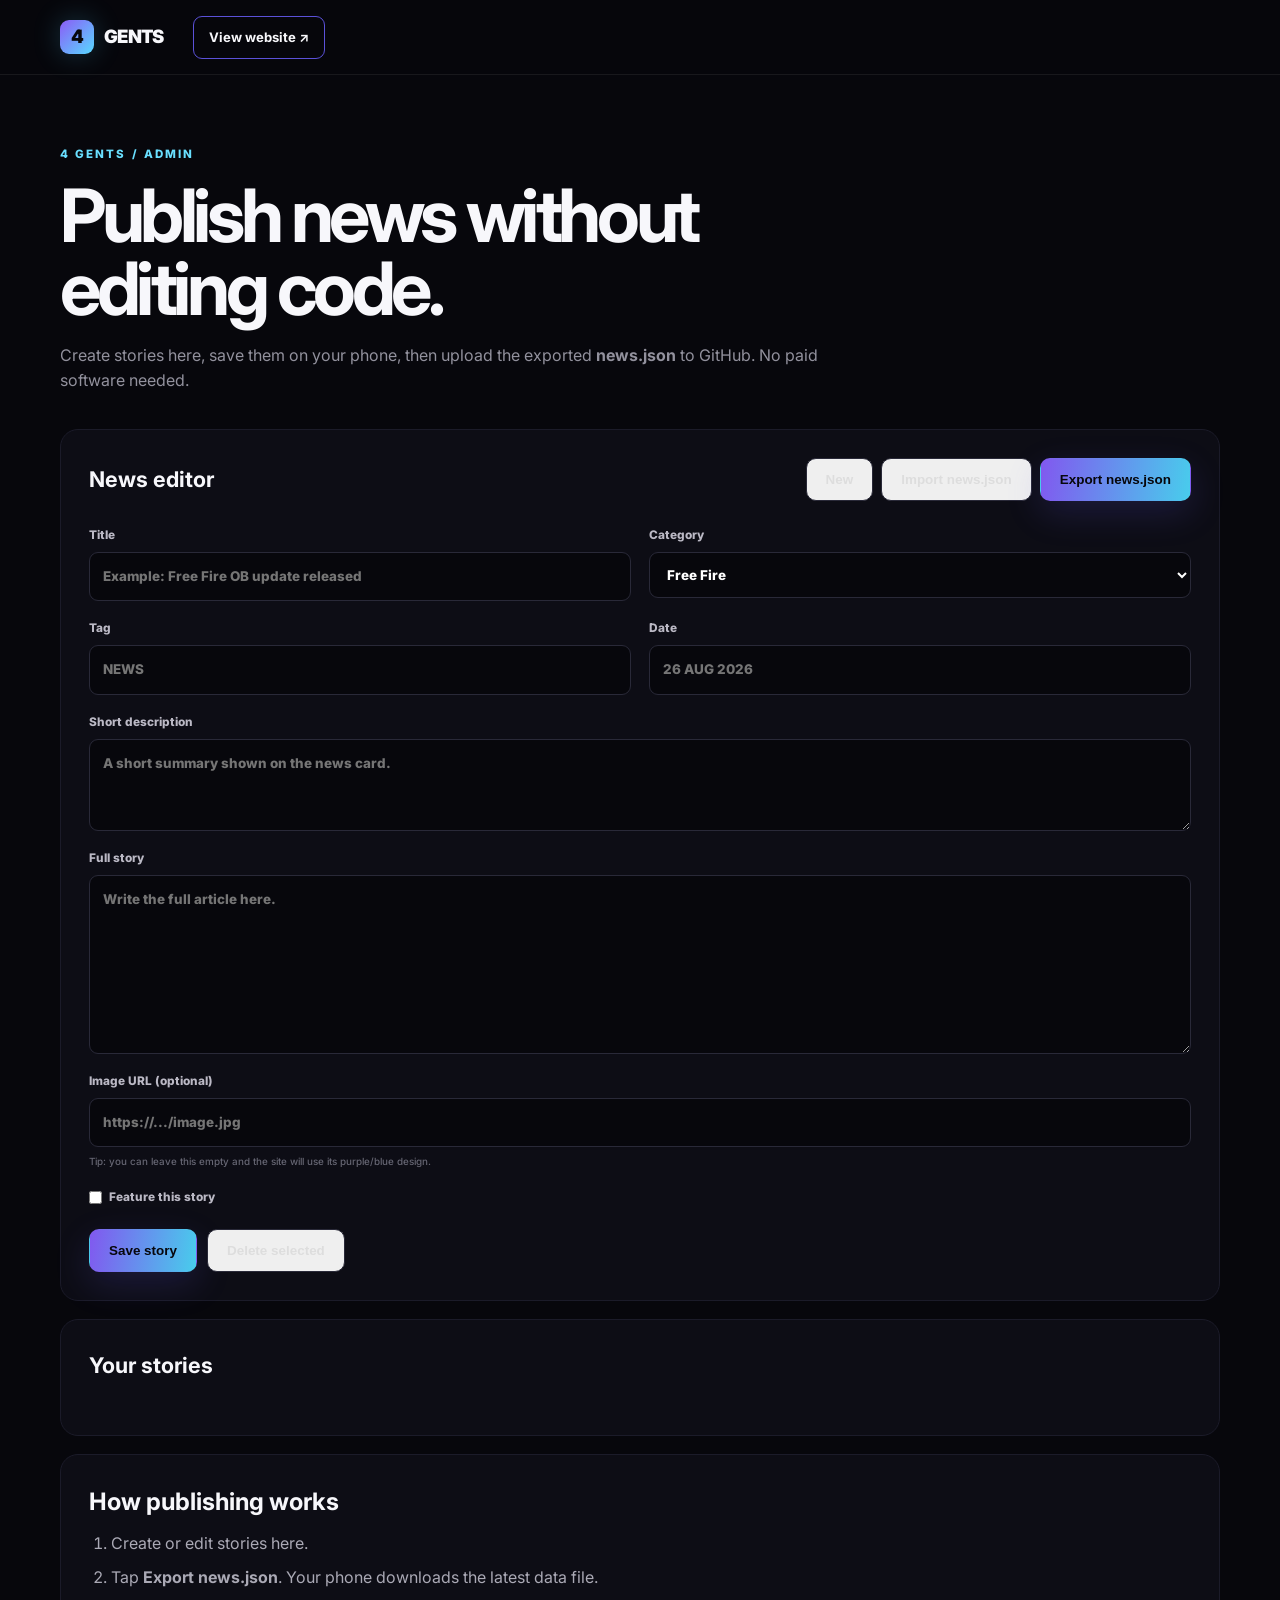
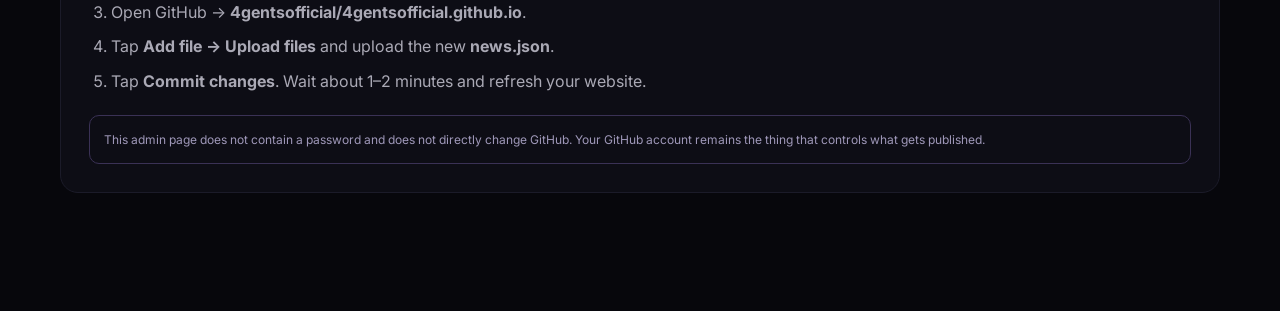
==== admin.html @ 683538d0 "Add files via upload" ====
<!DOCTYPE html><html lang="en"><head><meta charset="UTF-8"><meta name="viewport" content="width=device-width,initial-scale=1.0"><title>4 GENTS Admin</title><link rel="preconnect" href="https://fonts.googleapis.com"><link rel="preconnect" href="https://fonts.gstatic.com" crossorigin><link href="https://fonts.googleapis.com/css2?family=Inter:wght@400;500;600;700;800;900&display=swap" rel="stylesheet"><link rel="stylesheet" href="style.css"></head>
<body class="admin-page"><header class="header"><div class="container nav"><a class="brand" href="index.html"><span class="brand-mark">4</span><span>GENTS</span></a><a class="nav-cta" href="index.html">View website ↗</a></div></header>
<main class="admin"><div class="container"><div class="admin-hero"><div class="eyebrow">4 GENTS / ADMIN</div><h1>Publish news without editing code.</h1><p>Create stories here, save them on your phone, then upload the exported <b>news.json</b> to GitHub. No paid software needed.</p></div>
<section class="admin-card"><div class="admin-toolbar"><h2>News editor</h2><div class="toolbar-buttons"><button class="btn ghost" id="newBtn">New</button><button class="btn ghost" id="importBtn">Import news.json</button><button class="btn primary" id="exportBtn">Export news.json</button><input id="fileInput" type="file" accept="application/json" hidden></div></div>
<div class="form-grid"><label>Title<input id="title" placeholder="Example: Free Fire OB update released"></label><label>Category<select id="category"><option>Free Fire</option><option>Gaming</option><option>Esports</option><option>Updates</option></select></label><label>Tag<input id="tag" placeholder="NEWS"></label><label>Date<input id="date" placeholder="26 AUG 2026"></label><label class="wide">Short description<textarea id="description" rows="3" placeholder="A short summary shown on the news card."></textarea></label><label class="wide">Full story<textarea id="content" rows="7" placeholder="Write the full article here."></textarea></label><label class="wide">Image URL (optional)<input id="image" placeholder="https://.../image.jpg"><small>Tip: you can leave this empty and the site will use its purple/blue design.</small></label><label class="check"><input id="featured" type="checkbox"> Feature this story</label></div><div class="form-actions"><button class="btn primary" id="saveBtn">Save story</button><button class="btn ghost" id="deleteBtn">Delete selected</button></div></section>
<section class="admin-card"><div class="admin-toolbar"><h2>Your stories</h2><span id="count" class="muted"></span></div><div id="storyList" class="story-list"></div></section>
<section class="admin-card how"><h2>How publishing works</h2><ol><li>Create or edit stories here.</li><li>Tap <b>Export news.json</b>. Your phone downloads the latest data file.</li><li>Open GitHub → <b>4gentsofficial/4gentsofficial.github.io</b>.</li><li>Tap <b>Add file → Upload files</b> and upload the new <b>news.json</b>.</li><li>Tap <b>Commit changes</b>. Wait about 1–2 minutes and refresh your website.</li></ol><p class="warning">This admin page does not contain a password and does not directly change GitHub. Your GitHub account remains the thing that controls what gets published.</p></section>
</div></main><script src="admin.js"></script></body></html>
---- style.css ----
*{box-sizing:border-box;margin:0;padding:0}html{scroll-behavior:smooth}body{font-family:Inter,Arial,sans-serif;background:#07070c;color:#f7f7fb;line-height:1.6;overflow-x:hidden}a{color:inherit;text-decoration:none}.container{width:min(1160px,92%);margin:auto}.header{position:sticky;top:0;z-index:100;background:rgba(7,7,12,.78);backdrop-filter:blur(18px);border-bottom:1px solid rgba(255,255,255,.07)}.nav{height:74px;display:flex;align-items:center;gap:30px}.brand{display:flex;align-items:center;gap:10px;font-weight:900;letter-spacing:-.04em;font-size:1.15rem}.brand-mark{width:34px;height:34px;display:grid;place-items:center;border-radius:9px;background:linear-gradient(135deg,#8b5cf6,#58d9ff);color:#08080d;font-weight:900;box-shadow:0 0 28px rgba(88,217,255,.22)}nav{display:flex;gap:25px;margin-left:auto}nav a{font-size:.88rem;color:#aaa9b5;font-weight:600;transition:.2s}nav a:hover{color:#fff}.nav-cta{padding:10px 15px;border:1px solid #5b51d9;border-radius:9px;font-size:.82rem;font-weight:700}.menu{display:none;background:none;border:0;color:white;font-size:1.5rem}.hero{position:relative;padding:100px 0 80px;overflow:hidden}.hero-grid{display:grid;grid-template-columns:1.05fr .95fr;align-items:center;gap:70px}.eyebrow{font-size:.72rem;letter-spacing:.18em;color:#69dfff;font-weight:800;margin-bottom:17px}.eyebrow span{display:inline-block;width:7px;height:7px;background:#8b5cf6;border-radius:50%;margin-right:7px;box-shadow:0 0 12px #8b5cf6}.hero h1{font-size:clamp(3.3rem,7vw,6.7rem);line-height:.88;letter-spacing:-.07em;margin-bottom:28px}.hero h1 em,.youtube h2 em{font-style:normal;color:#9b7cff;text-shadow:0 0 30px rgba(155,124,255,.3)}.hero p{max-width:580px;color:#aaa9b5;font-size:1.05rem}.hero-buttons{display:flex;gap:12px;margin:30px 0}.btn{display:inline-flex;align-items:center;gap:12px;padding:13px 19px;border-radius:10px;font-weight:800;font-size:.84rem;border:1px solid transparent;cursor:pointer}.btn.primary{background:linear-gradient(100deg,#8158ef,#48cdec);color:#07070c;box-shadow:0 12px 35px rgba(100,90,240,.18)}.btn.ghost{border-color:#292938;color:#ddd}.hero-stats{display:flex;gap:35px;margin-top:35px}.hero-stats div{display:flex;flex-direction:column}.hero-stats strong{font-size:1.15rem}.hero-stats span{font-size:.68rem;color:#777783}.hero-card{border:1px solid rgba(255,255,255,.1);border-radius:20px;overflow:hidden;background:#101018;box-shadow:0 25px 80px rgba(0,0,0,.45);transform:rotate(1deg)}.card-tag{padding:15px 18px;font-size:.68rem;letter-spacing:.12em;color:#66dcff;font-weight:800}.hero-art{height:330px;position:relative;background:radial-gradient(circle at 55% 40%,#5135a5 0,#1b1740 32%,#0b0b14 70%);display:grid;place-items:center;overflow:hidden}.hero-art:before,.hero-art:after{content:"";position:absolute;border:1px solid rgba(100,220,255,.18);width:150%;height:1px;transform:rotate(-18deg)}.hero-art:after{transform:rotate(32deg)}.scan{position:absolute;inset:0;background:linear-gradient(transparent 49%,rgba(93,216,255,.09) 50%,transparent 51%);background-size:100% 18px}.crosshair{position:absolute;color:#6ddfff;font-size:4rem;opacity:.55}.ff-logo{z-index:2;text-align:center;font-size:6rem;font-weight:900;line-height:.7;letter-spacing:-.12em;color:#fff;text-shadow:0 0 35px #7d55ff}.ff-logo small{font-size:.65rem;letter-spacing:.18em;color:#63dfff}.hero-card-body{padding:22px}.category,.meta span{color:#69dfff;font-size:.65rem;font-weight:900;letter-spacing:.12em}.hero-card h2{font-size:1.55rem;line-height:1.15;margin:9px 0}.hero-card p{font-size:.78rem;color:#777783}.ticker{height:44px;border-top:1px solid #171722;border-bottom:1px solid #171722;display:flex;align-items:center;overflow:hidden;white-space:nowrap}.ticker-label{height:100%;display:grid;place-items:center;padding:0 25px;background:#9b7cff;color:#07070c;font-size:.65rem;font-weight:900}.ticker-track{padding-left:25px;font-size:.68rem;letter-spacing:.13em;font-weight:800;color:#8e8d98}.ticker-track span{color:#58d9ff;margin:0 18px}.section{padding:95px 0}.section.alt{background:#0a0a11;border-top:1px solid #151520;border-bottom:1px solid #151520}.section-head{display:flex;align-items:end;justify-content:space-between;margin-bottom:35px}.section h2{font-size:2.5rem;letter-spacing:-.05em}.view-all{color:#69dfff;font-size:.78rem;font-weight:800}.news-grid{display:grid;grid-template-columns:1.25fr .875fr .875fr;gap:18px}.news-card{background:#0d0d15;border:1px solid #1a1a27;border-radius:16px;overflow:hidden;transition:.25s}.news-card:hover,.mini-card:hover{transform:translateY(-5px);border-color:#4c43a0}.news-image{height:180px;display:flex;align-items:flex-end;padding:18px;font-size:.8rem;font-weight:900;letter-spacing:.1em}.featured .news-image{height:250px}.ff-image{background:radial-gradient(circle at 65% 30%,#6c4dd1,#211744 38%,#0c0c14 72%)}.events-image{background:linear-gradient(135deg,#111a3d,#3a1c70,#101018)}.esports-image{background:linear-gradient(135deg,#072d3a,#25335f,#151126)}.news-image span{background:#07070cdd;border:1px solid #4d42a7;padding:7px 10px;border-radius:7px}.news-body{padding:20px}.meta{display:flex;justify-content:space-between;gap:15px;margin-bottom:10px}.meta time{font-size:.62rem;color:#666673}.news-body h3{font-size:1.12rem;line-height:1.25;margin-bottom:10px}.featured .news-body h3{font-size:1.55rem}.news-body p{font-size:.76rem;color:#858491;margin-bottom:15px}.news-body a{font-size:.72rem;color:#69dfff;font-weight:800}.mini-grid{display:grid;grid-template-columns:repeat(3,1fr);gap:15px}.mini-card{display:flex;gap:17px;padding:24px;border:1px solid #1b1b27;border-radius:14px;background:#0d0d15;transition:.25s}.mini-icon{font-size:1.8rem}.mini-card small{font-size:.62rem;color:#69dfff;font-weight:900;letter-spacing:.12em}.mini-card h3{font-size:1rem;margin:5px 0}.mini-card p{font-size:.72rem;color:#777783}.update-list{border-top:1px solid #1b1b27}.update{display:grid;grid-template-columns:18px 1fr auto;gap:20px;align-items:center;padding:22px 5px;border-bottom:1px solid #1b1b27}.dot{width:8px;height:8px;background:#58d9ff;border-radius:50%;box-shadow:0 0 15px #58d9ff}.update b{font-size:.9rem}.update p{font-size:.74rem;color:#777783}.update time{font-size:.63rem;font-weight:900;color:#9b7cff}.youtube{padding:100px 0;background:radial-gradient(circle at 70% 40%,#21194d,#08080e 55%)}.youtube-inner{display:grid;grid-template-columns:1fr .7fr;align-items:center;gap:80px}.youtube h2{font-size:3.2rem;line-height:1;letter-spacing:-.06em;margin-bottom:17px}.youtube p{color:#898894;max-width:550px;margin-bottom:25px}.yt-card{height:250px;border-radius:18px;border:1px solid #2b2850;background:linear-gradient(135deg,#141124,#0c1723);display:flex;align-items:center;justify-content:center;gap:15px;box-shadow:0 25px 70px rgba(45,35,100,.22)}.play{width:65px;height:65px;border-radius:50%;display:grid;place-items:center;background:#9b7cff;color:#08080d;padding-left:3px}.yt-card div:last-child{display:flex;flex-direction:column}.yt-card b{font-size:1.3rem}.yt-card span{color:#6d6c79;font-size:.75rem}.newsletter{padding:55px 0}.newsletter-box{border:1px solid #27263a;background:#0d0d15;border-radius:18px;padding:38px;display:flex;align-items:center;justify-content:space-between;gap:30px}.newsletter h2{font-size:1.7rem}.newsletter p{font-size:.75rem;color:#777783}.newsletter form{display:flex;gap:8px}.newsletter input{background:#07070c;border:1px solid #292938;color:#fff;padding:13px;border-radius:9px;min-width:250px;outline:none}.newsletter input:focus{border-color:#58d9ff}footer{border-top:1px solid #171722;padding:40px 0}.footer{display:grid;grid-template-columns:1fr auto 1fr;align-items:center;gap:30px}.footer p{font-size:.68rem;color:#666673;margin-top:6px}.footer-links{display:flex;gap:18px;font-size:.7rem;color:#8d8c98}.copyright{text-align:right}.progress{position:fixed;top:0;left:0;height:2px;background:#58d9ff;z-index:200;width:0}.hero-glow{position:absolute;border-radius:50%;filter:blur(80px);opacity:.15;pointer-events:none}.glow-one{width:300px;height:300px;background:#8b5cf6;left:-120px;top:60px}.glow-two{width:300px;height:300px;background:#58d9ff;right:-120px;bottom:0}@media(max-width:850px){.nav{gap:15px}.menu{display:block;margin-left:auto}.nav nav{display:none;position:absolute;top:74px;left:4%;right:4%;background:#0d0d15;border:1px solid #242333;border-radius:12px;padding:15px;flex-direction:column;gap:3px}.nav nav.open{display:flex}.nav nav a{padding:10px}.nav-cta{display:none}.hero{padding:65px 0}.hero-grid,.youtube-inner{grid-template-columns:1fr;gap:45px}.hero-card{transform:none}.news-grid{grid-template-columns:1fr 1fr}.featured{grid-column:1/-1}.mini-grid{grid-template-columns:1fr}.newsletter-box,.footer{grid-template-columns:1fr;display:grid}.copyright{text-align:left}.footer-links{order:2}.copyright{order:3}}@media(max-width:520px){.hero h1{font-size:3.4rem}.hero-buttons{flex-direction:column}.hero-buttons .btn{justify-content:center}.hero-stats{gap:20px}.news-grid{grid-template-columns:1fr}.featured{grid-column:auto}.featured .news-image{height:210px}.section{padding:70px 0}.section h2{font-size:2rem}.youtube h2{font-size:2.5rem}.newsletter-box{padding:25px}.newsletter form{flex-direction:column}.newsletter input{min-width:0}.footer-links{flex-wrap:wrap}.hero-art{height:260px}}
.loading,.empty{grid-column:1/-1;color:#777783;padding:25px;border:1px dashed #252536;border-radius:12px}.story-link{border:0;background:none;color:#69dfff;font:inherit;font-size:.72rem;font-weight:800;cursor:pointer;padding:0}.admin{padding:70px 0 100px}.admin-hero{max-width:800px;margin-bottom:35px}.admin-hero h1{font-size:clamp(2.3rem,6vw,4.6rem);line-height:.98;letter-spacing:-.06em;margin-bottom:18px}.admin-hero p{color:#92919d}.admin-card{background:#0d0d15;border:1px solid #1b1b29;border-radius:18px;padding:28px;margin:18px 0}.admin-toolbar{display:flex;align-items:center;justify-content:space-between;gap:20px;margin-bottom:25px}.admin-toolbar h2{font-size:1.35rem}.toolbar-buttons{display:flex;gap:8px;flex-wrap:wrap}.form-grid{display:grid;grid-template-columns:1fr 1fr;gap:18px}.form-grid label{display:flex;flex-direction:column;gap:7px;font-size:.74rem;font-weight:800;color:#bbb9c5}.form-grid .wide{grid-column:1/-1}.form-grid input,.form-grid select,.form-grid textarea{width:100%;background:#07070c;color:#fff;border:1px solid #292938;border-radius:9px;padding:13px;font:inherit;font-size:.84rem;outline:none}.form-grid textarea{resize:vertical}.form-grid input:focus,.form-grid select:focus,.form-grid textarea:focus{border-color:#58d9ff}.form-grid small{font-weight:500;color:#666673}.check{flex-direction:row!important;align-items:center}.check input{width:auto}.form-actions{display:flex;gap:10px;margin-top:22px}.story-list{display:grid;gap:8px}.story-row{width:100%;display:flex;justify-content:space-between;align-items:center;text-align:left;background:#08080e;border:1px solid #1b1b28;color:#fff;border-radius:10px;padding:14px;cursor:pointer}.story-row:hover,.story-row.active{border-color:#5b51d9}.story-row span:first-child{display:flex;flex-direction:column;gap:3px}.story-row b{font-size:.82rem}.story-row small{color:#6f6e7a;font-size:.68rem}.muted{color:#777783;font-size:.75rem}.how ol{padding-left:22px;color:#aaa9b5}.how li{margin:9px 0}.warning{margin-top:20px;padding:14px;border:1px solid #3a3155;border-radius:10px;color:#9f98b9;font-size:.75rem}@media(max-width:700px){.form-grid{grid-template-columns:1fr}.form-grid .wide{grid-column:auto}.admin-toolbar{align-items:flex-start;flex-direction:column}.toolbar-buttons{width:100%}.toolbar-buttons .btn{flex:1;justify-content:center}.admin-card{padding:20px}.admin{padding-top:45px}}
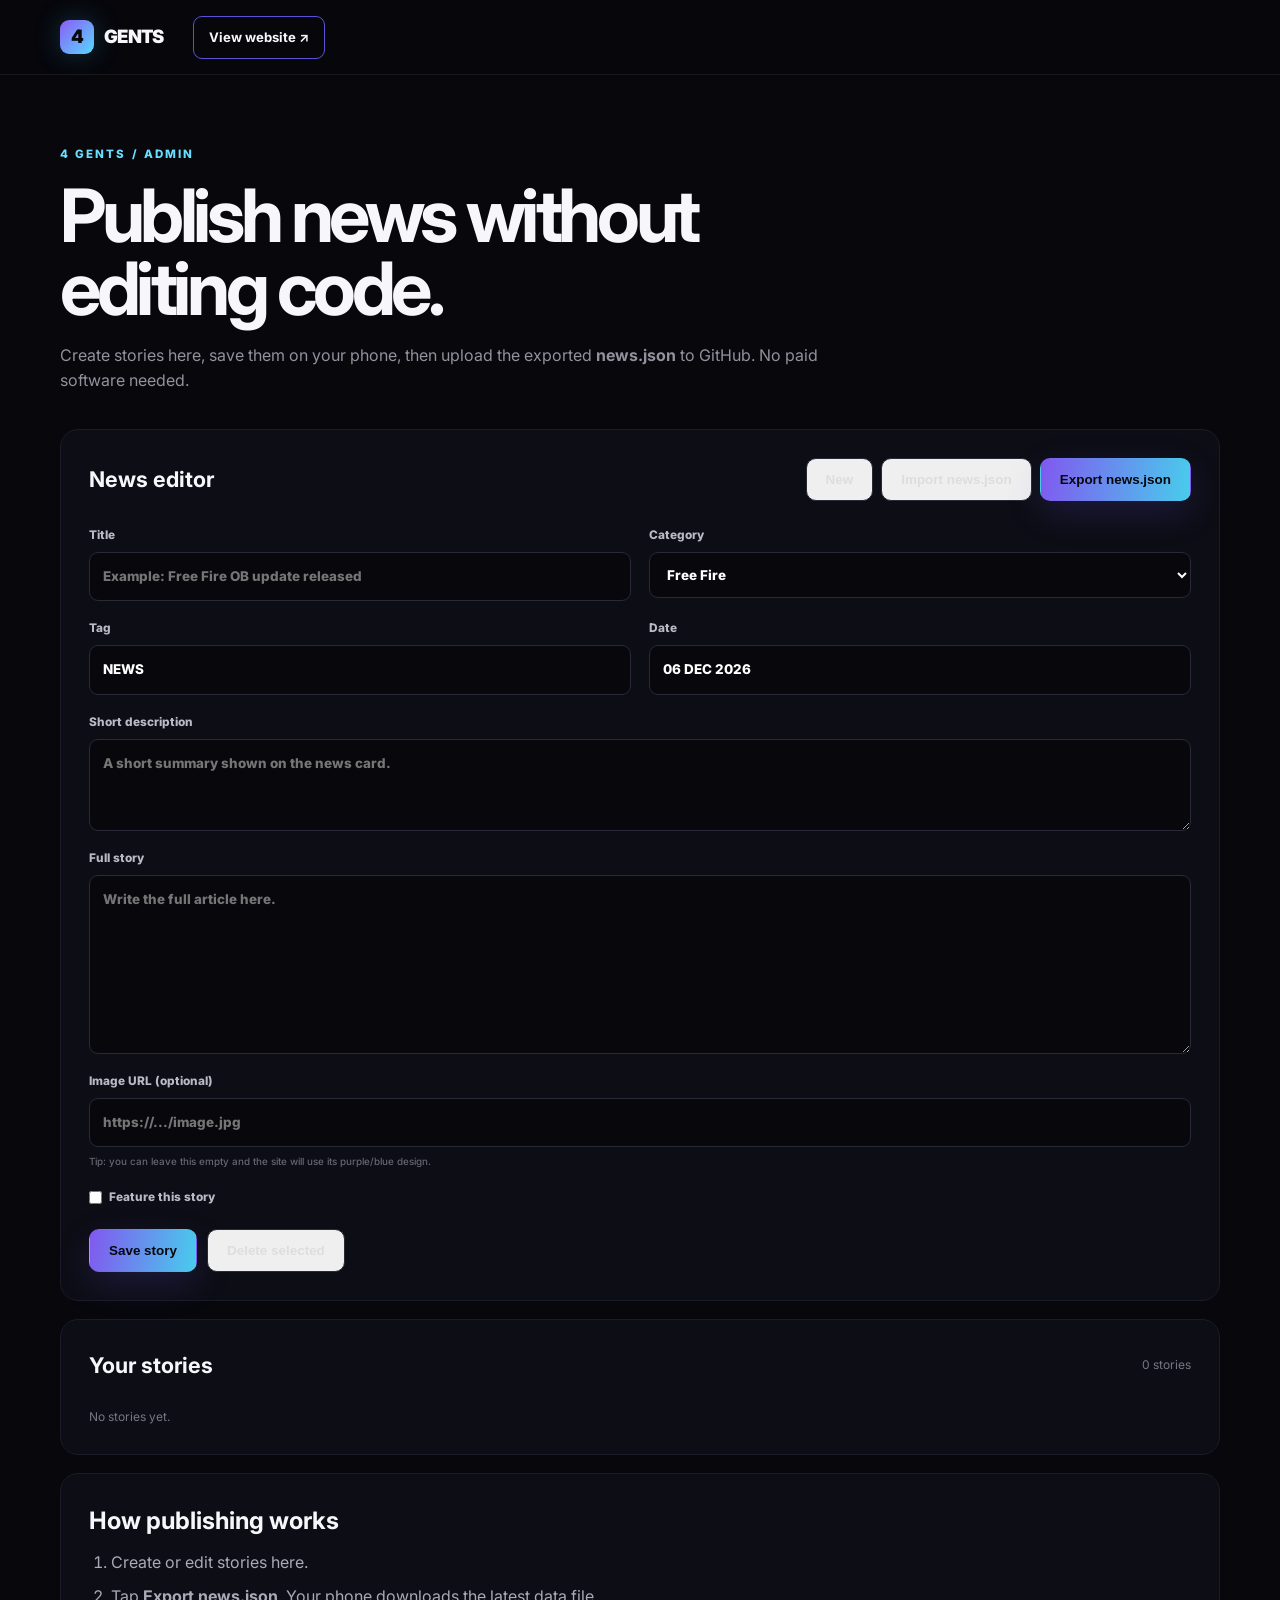
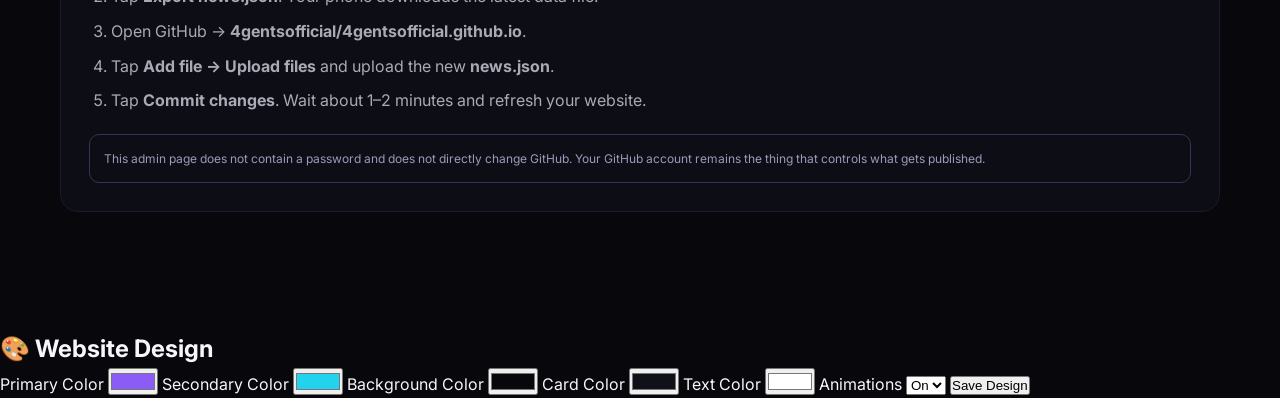
==== commit 5871b7e8: "Add website design editor" ====
--- a/admin.html
+++ b/admin.html
@@ -6,3 +6,55 @@
 <section class="admin-card"><div class="admin-toolbar"><h2>Your stories</h2><span id="count" class="muted"></span></div><div id="storyList" class="story-list"></div></section>
 <section class="admin-card how"><h2>How publishing works</h2><ol><li>Create or edit stories here.</li><li>Tap <b>Export news.json</b>. Your phone downloads the latest data file.</li><li>Open GitHub → <b>4gentsofficial/4gentsofficial.github.io</b>.</li><li>Tap <b>Add file → Upload files</b> and upload the new <b>news.json</b>.</li><li>Tap <b>Commit changes</b>. Wait about 1–2 minutes and refresh your website.</li></ol><p class="warning">This admin page does not contain a password and does not directly change GitHub. Your GitHub account remains the thing that controls what gets published.</p></section>
 </div></main><script src="admin.js"></script></body></html>
+<section class="design-panel">
+  <h2>🎨 Website Design</h2>
+
+  <label>Primary Color</label>
+  <input type="color" id="primaryColor" value="#8B5CF6">
+
+  <label>Secondary Color</label>
+  <input type="color" id="secondaryColor" value="#22D3EE">
+
+  <label>Background Color</label>
+  <input type="color" id="backgroundColor" value="#07070C">
+
+  <label>Card Color</label>
+  <input type="color" id="cardColor" value="#101019">
+
+  <label>Text Color</label>
+  <input type="color" id="textColor" value="#FFFFFF">
+
+  <label>Animations</label>
+  <select id="animations">
+    <option value="true">On</option>
+    <option value="false">Off</option>
+  </select>
+
+  <button onclick="saveDesign()">Save Design</button>
+</section>
+
+<script>
+async function saveDesign() {
+  const design = {
+    theme: {
+      primary: document.getElementById("primaryColor").value,
+      secondary: document.getElementById("secondaryColor").value,
+      background: document.getElementById("backgroundColor").value,
+      card: document.getElementById("cardColor").value,
+      text: document.getElementById("textColor").value
+    },
+    animations: {
+      enabled: document.getElementById("animations").value === "true",
+      intensity: "medium"
+    },
+    effects: {
+      glow: true,
+      cardHover: true
+    }
+  };
+
+  localStorage.setItem("4gentsDesign", JSON.stringify(design));
+
+  alert("Design saved on this phone!");
+}
+</script>
--- a/style.css
+++ b/style.css
@@ -1,2 +1,9 @@
-*{box-sizing:border-box;margin:0;padding:0}html{scroll-behavior:smooth}body{font-family:Inter,Arial,sans-serif;background:#07070c;color:#f7f7fb;line-height:1.6;overflow-x:hidden}a{color:inherit;text-decoration:none}.container{width:min(1160px,92%);margin:auto}.header{position:sticky;top:0;z-index:100;background:rgba(7,7,12,.78);backdrop-filter:blur(18px);border-bottom:1px solid rgba(255,255,255,.07)}.nav{height:74px;display:flex;align-items:center;gap:30px}.brand{display:flex;align-items:center;gap:10px;font-weight:900;letter-spacing:-.04em;font-size:1.15rem}.brand-mark{width:34px;height:34px;display:grid;place-items:center;border-radius:9px;background:linear-gradient(135deg,#8b5cf6,#58d9ff);color:#08080d;font-weight:900;box-shadow:0 0 28px rgba(88,217,255,.22)}nav{display:flex;gap:25px;margin-left:auto}nav a{font-size:.88rem;color:#aaa9b5;font-weight:600;transition:.2s}nav a:hover{color:#fff}.nav-cta{padding:10px 15px;border:1px solid #5b51d9;border-radius:9px;font-size:.82rem;font-weight:700}.menu{display:none;background:none;border:0;color:white;font-size:1.5rem}.hero{position:relative;padding:100px 0 80px;overflow:hidden}.hero-grid{display:grid;grid-template-columns:1.05fr .95fr;align-items:center;gap:70px}.eyebrow{font-size:.72rem;letter-spacing:.18em;color:#69dfff;font-weight:800;margin-bottom:17px}.eyebrow span{display:inline-block;width:7px;height:7px;background:#8b5cf6;border-radius:50%;margin-right:7px;box-shadow:0 0 12px #8b5cf6}.hero h1{font-size:clamp(3.3rem,7vw,6.7rem);line-height:.88;letter-spacing:-.07em;margin-bottom:28px}.hero h1 em,.youtube h2 em{font-style:normal;color:#9b7cff;text-shadow:0 0 30px rgba(155,124,255,.3)}.hero p{max-width:580px;color:#aaa9b5;font-size:1.05rem}.hero-buttons{display:flex;gap:12px;margin:30px 0}.btn{display:inline-flex;align-items:center;gap:12px;padding:13px 19px;border-radius:10px;font-weight:800;font-size:.84rem;border:1px solid transparent;cursor:pointer}.btn.primary{background:linear-gradient(100deg,#8158ef,#48cdec);color:#07070c;box-shadow:0 12px 35px rgba(100,90,240,.18)}.btn.ghost{border-color:#292938;color:#ddd}.hero-stats{display:flex;gap:35px;margin-top:35px}.hero-stats div{display:flex;flex-direction:column}.hero-stats strong{font-size:1.15rem}.hero-stats span{font-size:.68rem;color:#777783}.hero-card{border:1px solid rgba(255,255,255,.1);border-radius:20px;overflow:hidden;background:#101018;box-shadow:0 25px 80px rgba(0,0,0,.45);transform:rotate(1deg)}.card-tag{padding:15px 18px;font-size:.68rem;letter-spacing:.12em;color:#66dcff;font-weight:800}.hero-art{height:330px;position:relative;background:radial-gradient(circle at 55% 40%,#5135a5 0,#1b1740 32%,#0b0b14 70%);display:grid;place-items:center;overflow:hidden}.hero-art:before,.hero-art:after{content:"";position:absolute;border:1px solid rgba(100,220,255,.18);width:150%;height:1px;transform:rotate(-18deg)}.hero-art:after{transform:rotate(32deg)}.scan{position:absolute;inset:0;background:linear-gradient(transparent 49%,rgba(93,216,255,.09) 50%,transparent 51%);background-size:100% 18px}.crosshair{position:absolute;color:#6ddfff;font-size:4rem;opacity:.55}.ff-logo{z-index:2;text-align:center;font-size:6rem;font-weight:900;line-height:.7;letter-spacing:-.12em;color:#fff;text-shadow:0 0 35px #7d55ff}.ff-logo small{font-size:.65rem;letter-spacing:.18em;color:#63dfff}.hero-card-body{padding:22px}.category,.meta span{color:#69dfff;font-size:.65rem;font-weight:900;letter-spacing:.12em}.hero-card h2{font-size:1.55rem;line-height:1.15;margin:9px 0}.hero-card p{font-size:.78rem;color:#777783}.ticker{height:44px;border-top:1px solid #171722;border-bottom:1px solid #171722;display:flex;align-items:center;overflow:hidden;white-space:nowrap}.ticker-label{height:100%;display:grid;place-items:center;padding:0 25px;background:#9b7cff;color:#07070c;font-size:.65rem;font-weight:900}.ticker-track{padding-left:25px;font-size:.68rem;letter-spacing:.13em;font-weight:800;color:#8e8d98}.ticker-track span{color:#58d9ff;margin:0 18px}.section{padding:95px 0}.section.alt{background:#0a0a11;border-top:1px solid #151520;border-bottom:1px solid #151520}.section-head{display:flex;align-items:end;justify-content:space-between;margin-bottom:35px}.section h2{font-size:2.5rem;letter-spacing:-.05em}.view-all{color:#69dfff;font-size:.78rem;font-weight:800}.news-grid{display:grid;grid-template-columns:1.25fr .875fr .875fr;gap:18px}.news-card{background:#0d0d15;border:1px solid #1a1a27;border-radius:16px;overflow:hidden;transition:.25s}.news-card:hover,.mini-card:hover{transform:translateY(-5px);border-color:#4c43a0}.news-image{height:180px;display:flex;align-items:flex-end;padding:18px;font-size:.8rem;font-weight:900;letter-spacing:.1em}.featured .news-image{height:250px}.ff-image{background:radial-gradient(circle at 65% 30%,#6c4dd1,#211744 38%,#0c0c14 72%)}.events-image{background:linear-gradient(135deg,#111a3d,#3a1c70,#101018)}.esports-image{background:linear-gradient(135deg,#072d3a,#25335f,#151126)}.news-image span{background:#07070cdd;border:1px solid #4d42a7;padding:7px 10px;border-radius:7px}.news-body{padding:20px}.meta{display:flex;justify-content:space-between;gap:15px;margin-bottom:10px}.meta time{font-size:.62rem;color:#666673}.news-body h3{font-size:1.12rem;line-height:1.25;margin-bottom:10px}.featured .news-body h3{font-size:1.55rem}.news-body p{font-size:.76rem;color:#858491;margin-bottom:15px}.news-body a{font-size:.72rem;color:#69dfff;font-weight:800}.mini-grid{display:grid;grid-template-columns:repeat(3,1fr);gap:15px}.mini-card{display:flex;gap:17px;padding:24px;border:1px solid #1b1b27;border-radius:14px;background:#0d0d15;transition:.25s}.mini-icon{font-size:1.8rem}.mini-card small{font-size:.62rem;color:#69dfff;font-weight:900;letter-spacing:.12em}.mini-card h3{font-size:1rem;margin:5px 0}.mini-card p{font-size:.72rem;color:#777783}.update-list{border-top:1px solid #1b1b27}.update{display:grid;grid-template-columns:18px 1fr auto;gap:20px;align-items:center;padding:22px 5px;border-bottom:1px solid #1b1b27}.dot{width:8px;height:8px;background:#58d9ff;border-radius:50%;box-shadow:0 0 15px #58d9ff}.update b{font-size:.9rem}.update p{font-size:.74rem;color:#777783}.update time{font-size:.63rem;font-weight:900;color:#9b7cff}.youtube{padding:100px 0;background:radial-gradient(circle at 70% 40%,#21194d,#08080e 55%)}.youtube-inner{display:grid;grid-template-columns:1fr .7fr;align-items:center;gap:80px}.youtube h2{font-size:3.2rem;line-height:1;letter-spacing:-.06em;margin-bottom:17px}.youtube p{color:#898894;max-width:550px;margin-bottom:25px}.yt-card{height:250px;border-radius:18px;border:1px solid #2b2850;background:linear-gradient(135deg,#141124,#0c1723);display:flex;align-items:center;justify-content:center;gap:15px;box-shadow:0 25px 70px rgba(45,35,100,.22)}.play{width:65px;height:65px;border-radius:50%;display:grid;place-items:center;background:#9b7cff;color:#08080d;padding-left:3px}.yt-card div:last-child{display:flex;flex-direction:column}.yt-card b{font-size:1.3rem}.yt-card span{color:#6d6c79;font-size:.75rem}.newsletter{padding:55px 0}.newsletter-box{border:1px solid #27263a;background:#0d0d15;border-radius:18px;padding:38px;display:flex;align-items:center;justify-content:space-between;gap:30px}.newsletter h2{font-size:1.7rem}.newsletter p{font-size:.75rem;color:#777783}.newsletter form{display:flex;gap:8px}.newsletter input{background:#07070c;border:1px solid #292938;color:#fff;padding:13px;border-radius:9px;min-width:250px;outline:none}.newsletter input:focus{border-color:#58d9ff}footer{border-top:1px solid #171722;padding:40px 0}.footer{display:grid;grid-template-columns:1fr auto 1fr;align-items:center;gap:30px}.footer p{font-size:.68rem;color:#666673;margin-top:6px}.footer-links{display:flex;gap:18px;font-size:.7rem;color:#8d8c98}.copyright{text-align:right}.progress{position:fixed;top:0;left:0;height:2px;background:#58d9ff;z-index:200;width:0}.hero-glow{position:absolute;border-radius:50%;filter:blur(80px);opacity:.15;pointer-events:none}.glow-one{width:300px;height:300px;background:#8b5cf6;left:-120px;top:60px}.glow-two{width:300px;height:300px;background:#58d9ff;right:-120px;bottom:0}@media(max-width:850px){.nav{gap:15px}.menu{display:block;margin-left:auto}.nav nav{display:none;position:absolute;top:74px;left:4%;right:4%;background:#0d0d15;border:1px solid #242333;border-radius:12px;padding:15px;flex-direction:column;gap:3px}.nav nav.open{display:flex}.nav nav a{padding:10px}.nav-cta{display:none}.hero{padding:65px 0}.hero-grid,.youtube-inner{grid-template-columns:1fr;gap:45px}.hero-card{transform:none}.news-grid{grid-template-columns:1fr 1fr}.featured{grid-column:1/-1}.mini-grid{grid-template-columns:1fr}.newsletter-box,.footer{grid-template-columns:1fr;display:grid}.copyright{text-align:left}.footer-links{order:2}.copyright{order:3}}@media(max-width:520px){.hero h1{font-size:3.4rem}.hero-buttons{flex-direction:column}.hero-buttons .btn{justify-content:center}.hero-stats{gap:20px}.news-grid{grid-template-columns:1fr}.featured{grid-column:auto}.featured .news-image{height:210px}.section{padding:70px 0}.section h2{font-size:2rem}.youtube h2{font-size:2.5rem}.newsletter-box{padding:25px}.newsletter form{flex-direction:column}.newsletter input{min-width:0}.footer-links{flex-wrap:wrap}.hero-art{height:260px}}
+:root {
+  --primary: #8B5CF6;
+  --secondary: #22D3EE;
+  --background: #07070C;
+  --card: #101019;
+  --text: #FFFFFF;
+  --muted: #9CA3AF;
+}*{box-sizing:border-box;margin:0;padding:0}html{scroll-behavior:smooth}body{font-family:Inter,Arial,sans-serif;background:#07070c;color:#f7f7fb;line-height:1.6;overflow-x:hidden}a{color:inherit;text-decoration:none}.container{width:min(1160px,92%);margin:auto}.header{position:sticky;top:0;z-index:100;background:rgba(7,7,12,.78);backdrop-filter:blur(18px);border-bottom:1px solid rgba(255,255,255,.07)}.nav{height:74px;display:flex;align-items:center;gap:30px}.brand{display:flex;align-items:center;gap:10px;font-weight:900;letter-spacing:-.04em;font-size:1.15rem}.brand-mark{width:34px;height:34px;display:grid;place-items:center;border-radius:9px;background:linear-gradient(135deg,#8b5cf6,#58d9ff);color:#08080d;font-weight:900;box-shadow:0 0 28px rgba(88,217,255,.22)}nav{display:flex;gap:25px;margin-left:auto}nav a{font-size:.88rem;color:#aaa9b5;font-weight:600;transition:.2s}nav a:hover{color:#fff}.nav-cta{padding:10px 15px;border:1px solid #5b51d9;border-radius:9px;font-size:.82rem;font-weight:700}.menu{display:none;background:none;border:0;color:white;font-size:1.5rem}.hero{position:relative;padding:100px 0 80px;overflow:hidden}.hero-grid{display:grid;grid-template-columns:1.05fr .95fr;align-items:center;gap:70px}.eyebrow{font-size:.72rem;letter-spacing:.18em;color:#69dfff;font-weight:800;margin-bottom:17px}.eyebrow span{display:inline-block;width:7px;height:7px;background:#8b5cf6;border-radius:50%;margin-right:7px;box-shadow:0 0 12px #8b5cf6}.hero h1{font-size:clamp(3.3rem,7vw,6.7rem);line-height:.88;letter-spacing:-.07em;margin-bottom:28px}.hero h1 em,.youtube h2 em{font-style:normal;color:#9b7cff;text-shadow:0 0 30px rgba(155,124,255,.3)}.hero p{max-width:580px;color:#aaa9b5;font-size:1.05rem}.hero-buttons{display:flex;gap:12px;margin:30px 0}.btn{display:inline-flex;align-items:center;gap:12px;padding:13px 19px;border-radius:10px;font-weight:800;font-size:.84rem;border:1px solid transparent;cursor:pointer}.btn.primary{background:linear-gradient(100deg,#8158ef,#48cdec);color:#07070c;box-shadow:0 12px 35px rgba(100,90,240,.18)}.btn.ghost{border-color:#292938;color:#ddd}.hero-stats{display:flex;gap:35px;margin-top:35px}.hero-stats div{display:flex;flex-direction:column}.hero-stats strong{font-size:1.15rem}.hero-stats span{font-size:.68rem;color:#777783}.hero-card{border:1px solid rgba(255,255,255,.1);border-radius:20px;overflow:hidden;background:#101018;box-shadow:0 25px 80px rgba(0,0,0,.45);transform:rotate(1deg)}.card-tag{padding:15px 18px;font-size:.68rem;letter-spacing:.12em;color:#66dcff;font-weight:800}.hero-art{height:330px;position:relative;background:radial-gradient(circle at 55% 40%,#5135a5 0,#1b1740 32%,#0b0b14 70%);display:grid;place-items:center;overflow:hidden}.hero-art:before,.hero-art:after{content:"";position:absolute;border:1px solid rgba(100,220,255,.18);width:150%;height:1px;transform:rotate(-18deg)}.hero-art:after{transform:rotate(32deg)}.scan{position:absolute;inset:0;background:linear-gradient(transparent 49%,rgba(93,216,255,.09) 50%,transparent 51%);background-size:100% 18px}.crosshair{position:absolute;color:#6ddfff;font-size:4rem;opacity:.55}.ff-logo{z-index:2;text-align:center;font-size:6rem;font-weight:900;line-height:.7;letter-spacing:-.12em;color:#fff;text-shadow:0 0 35px #7d55ff}.ff-logo small{font-size:.65rem;letter-spacing:.18em;color:#63dfff}.hero-card-body{padding:22px}.category,.meta span{color:#69dfff;font-size:.65rem;font-weight:900;letter-spacing:.12em}.hero-card h2{font-size:1.55rem;line-height:1.15;margin:9px 0}.hero-card p{font-size:.78rem;color:#777783}.ticker{height:44px;border-top:1px solid #171722;border-bottom:1px solid #171722;display:flex;align-items:center;overflow:hidden;white-space:nowrap}.ticker-label{height:100%;display:grid;place-items:center;padding:0 25px;background:#9b7cff;color:#07070c;font-size:.65rem;font-weight:900}.ticker-track{padding-left:25px;font-size:.68rem;letter-spacing:.13em;font-weight:800;color:#8e8d98}.ticker-track span{color:#58d9ff;margin:0 18px}.section{padding:95px 0}.section.alt{background:#0a0a11;border-top:1px solid #151520;border-bottom:1px solid #151520}.section-head{display:flex;align-items:end;justify-content:space-between;margin-bottom:35px}.section h2{font-size:2.5rem;letter-spacing:-.05em}.view-all{color:#69dfff;font-size:.78rem;font-weight:800}.news-grid{display:grid;grid-template-columns:1.25fr .875fr .875fr;gap:18px}.news-card{background:#0d0d15;border:1px solid #1a1a27;border-radius:16px;overflow:hidden;transition:.25s}.news-card:hover,.mini-card:hover{transform:translateY(-5px);border-color:#4c43a0}.news-image{height:180px;display:flex;align-items:flex-end;padding:18px;font-size:.8rem;font-weight:900;letter-spacing:.1em}.featured .news-image{height:250px}.ff-image{background:radial-gradient(circle at 65% 30%,#6c4dd1,#211744 38%,#0c0c14 72%)}.events-image{background:linear-gradient(135deg,#111a3d,#3a1c70,#101018)}.esports-image{background:linear-gradient(135deg,#072d3a,#25335f,#151126)}.news-image span{background:#07070cdd;border:1px solid #4d42a7;padding:7px 10px;border-radius:7px}.news-body{padding:20px}.meta{display:flex;justify-content:space-between;gap:15px;margin-bottom:10px}.meta time{font-size:.62rem;color:#666673}.news-body h3{font-size:1.12rem;line-height:1.25;margin-bottom:10px}.featured .news-body h3{font-size:1.55rem}.news-body p{font-size:.76rem;color:#858491;margin-bottom:15px}.news-body a{font-size:.72rem;color:#69dfff;font-weight:800}.mini-grid{display:grid;grid-template-columns:repeat(3,1fr);gap:15px}.mini-card{display:flex;gap:17px;padding:24px;border:1px solid #1b1b27;border-radius:14px;background:#0d0d15;transition:.25s}.mini-icon{font-size:1.8rem}.mini-card small{font-size:.62rem;color:#69dfff;font-weight:900;letter-spacing:.12em}.mini-card h3{font-size:1rem;margin:5px 0}.mini-card p{font-size:.72rem;color:#777783}.update-list{border-top:1px solid #1b1b27}.update{display:grid;grid-template-columns:18px 1fr auto;gap:20px;align-items:center;padding:22px 5px;border-bottom:1px solid #1b1b27}.dot{width:8px;height:8px;background:#58d9ff;border-radius:50%;box-shadow:0 0 15px #58d9ff}.update b{font-size:.9rem}.update p{font-size:.74rem;color:#777783}.update time{font-size:.63rem;font-weight:900;color:#9b7cff}.youtube{padding:100px 0;background:radial-gradient(circle at 70% 40%,#21194d,#08080e 55%)}.youtube-inner{display:grid;grid-template-columns:1fr .7fr;align-items:center;gap:80px}.youtube h2{font-size:3.2rem;line-height:1;letter-spacing:-.06em;margin-bottom:17px}.youtube p{color:#898894;max-width:550px;margin-bottom:25px}.yt-card{height:250px;border-radius:18px;border:1px solid #2b2850;background:linear-gradient(135deg,#141124,#0c1723);display:flex;align-items:center;justify-content:center;gap:15px;box-shadow:0 25px 70px rgba(45,35,100,.22)}.play{width:65px;height:65px;border-radius:50%;display:grid;place-items:center;background:#9b7cff;color:#08080d;padding-left:3px}.yt-card div:last-child{display:flex;flex-direction:column}.yt-card b{font-size:1.3rem}.yt-card span{color:#6d6c79;font-size:.75rem}.newsletter{padding:55px 0}.newsletter-box{border:1px solid #27263a;background:#0d0d15;border-radius:18px;padding:38px;display:flex;align-items:center;justify-content:space-between;gap:30px}.newsletter h2{font-size:1.7rem}.newsletter p{font-size:.75rem;color:#777783}.newsletter form{display:flex;gap:8px}.newsletter input{background:#07070c;border:1px solid #292938;color:#fff;padding:13px;border-radius:9px;min-width:250px;outline:none}.newsletter input:focus{border-color:#58d9ff}footer{border-top:1px solid #171722;padding:40px 0}.footer{display:grid;grid-template-columns:1fr auto 1fr;align-items:center;gap:30px}.footer p{font-size:.68rem;color:#666673;margin-top:6px}.footer-links{display:flex;gap:18px;font-size:.7rem;color:#8d8c98}.copyright{text-align:right}.progress{position:fixed;top:0;left:0;height:2px;background:#58d9ff;z-index:200;width:0}.hero-glow{position:absolute;border-radius:50%;filter:blur(80px);opacity:.15;pointer-events:none}.glow-one{width:300px;height:300px;background:#8b5cf6;left:-120px;top:60px}.glow-two{width:300px;height:300px;background:#58d9ff;right:-120px;bottom:0}@media(max-width:850px){.nav{gap:15px}.menu{display:block;margin-left:auto}.nav nav{display:none;position:absolute;top:74px;left:4%;right:4%;background:#0d0d15;border:1px solid #242333;border-radius:12px;padding:15px;flex-direction:column;gap:3px}.nav nav.open{display:flex}.nav nav a{padding:10px}.nav-cta{display:none}.hero{padding:65px 0}.hero-grid,.youtube-inner{grid-template-columns:1fr;gap:45px}.hero-card{transform:none}.news-grid{grid-template-columns:1fr 1fr}.featured{grid-column:1/-1}.mini-grid{grid-template-columns:1fr}.newsletter-box,.footer{grid-template-columns:1fr;display:grid}.copyright{text-align:left}.footer-links{order:2}.copyright{order:3}}@media(max-width:520px){.hero h1{font-size:3.4rem}.hero-buttons{flex-direction:column}.hero-buttons .btn{justify-content:center}.hero-stats{gap:20px}.news-grid{grid-template-columns:1fr}.featured{grid-column:auto}.featured .news-image{height:210px}.section{padding:70px 0}.section h2{font-size:2rem}.youtube h2{font-size:2.5rem}.newsletter-box{padding:25px}.newsletter form{flex-direction:column}.newsletter input{min-width:0}.footer-links{flex-wrap:wrap}.hero-art{height:260px}}
 .loading,.empty{grid-column:1/-1;color:#777783;padding:25px;border:1px dashed #252536;border-radius:12px}.story-link{border:0;background:none;color:#69dfff;font:inherit;font-size:.72rem;font-weight:800;cursor:pointer;padding:0}.admin{padding:70px 0 100px}.admin-hero{max-width:800px;margin-bottom:35px}.admin-hero h1{font-size:clamp(2.3rem,6vw,4.6rem);line-height:.98;letter-spacing:-.06em;margin-bottom:18px}.admin-hero p{color:#92919d}.admin-card{background:#0d0d15;border:1px solid #1b1b29;border-radius:18px;padding:28px;margin:18px 0}.admin-toolbar{display:flex;align-items:center;justify-content:space-between;gap:20px;margin-bottom:25px}.admin-toolbar h2{font-size:1.35rem}.toolbar-buttons{display:flex;gap:8px;flex-wrap:wrap}.form-grid{display:grid;grid-template-columns:1fr 1fr;gap:18px}.form-grid label{display:flex;flex-direction:column;gap:7px;font-size:.74rem;font-weight:800;color:#bbb9c5}.form-grid .wide{grid-column:1/-1}.form-grid input,.form-grid select,.form-grid textarea{width:100%;background:#07070c;color:#fff;border:1px solid #292938;border-radius:9px;padding:13px;font:inherit;font-size:.84rem;outline:none}.form-grid textarea{resize:vertical}.form-grid input:focus,.form-grid select:focus,.form-grid textarea:focus{border-color:#58d9ff}.form-grid small{font-weight:500;color:#666673}.check{flex-direction:row!important;align-items:center}.check input{width:auto}.form-actions{display:flex;gap:10px;margin-top:22px}.story-list{display:grid;gap:8px}.story-row{width:100%;display:flex;justify-content:space-between;align-items:center;text-align:left;background:#08080e;border:1px solid #1b1b28;color:#fff;border-radius:10px;padding:14px;cursor:pointer}.story-row:hover,.story-row.active{border-color:#5b51d9}.story-row span:first-child{display:flex;flex-direction:column;gap:3px}.story-row b{font-size:.82rem}.story-row small{color:#6f6e7a;font-size:.68rem}.muted{color:#777783;font-size:.75rem}.how ol{padding-left:22px;color:#aaa9b5}.how li{margin:9px 0}.warning{margin-top:20px;padding:14px;border:1px solid #3a3155;border-radius:10px;color:#9f98b9;font-size:.75rem}@media(max-width:700px){.form-grid{grid-template-columns:1fr}.form-grid .wide{grid-column:auto}.admin-toolbar{align-items:flex-start;flex-direction:column}.toolbar-buttons{width:100%}.toolbar-buttons .btn{flex:1;justify-content:center}.admin-card{padding:20px}.admin{padding-top:45px}}
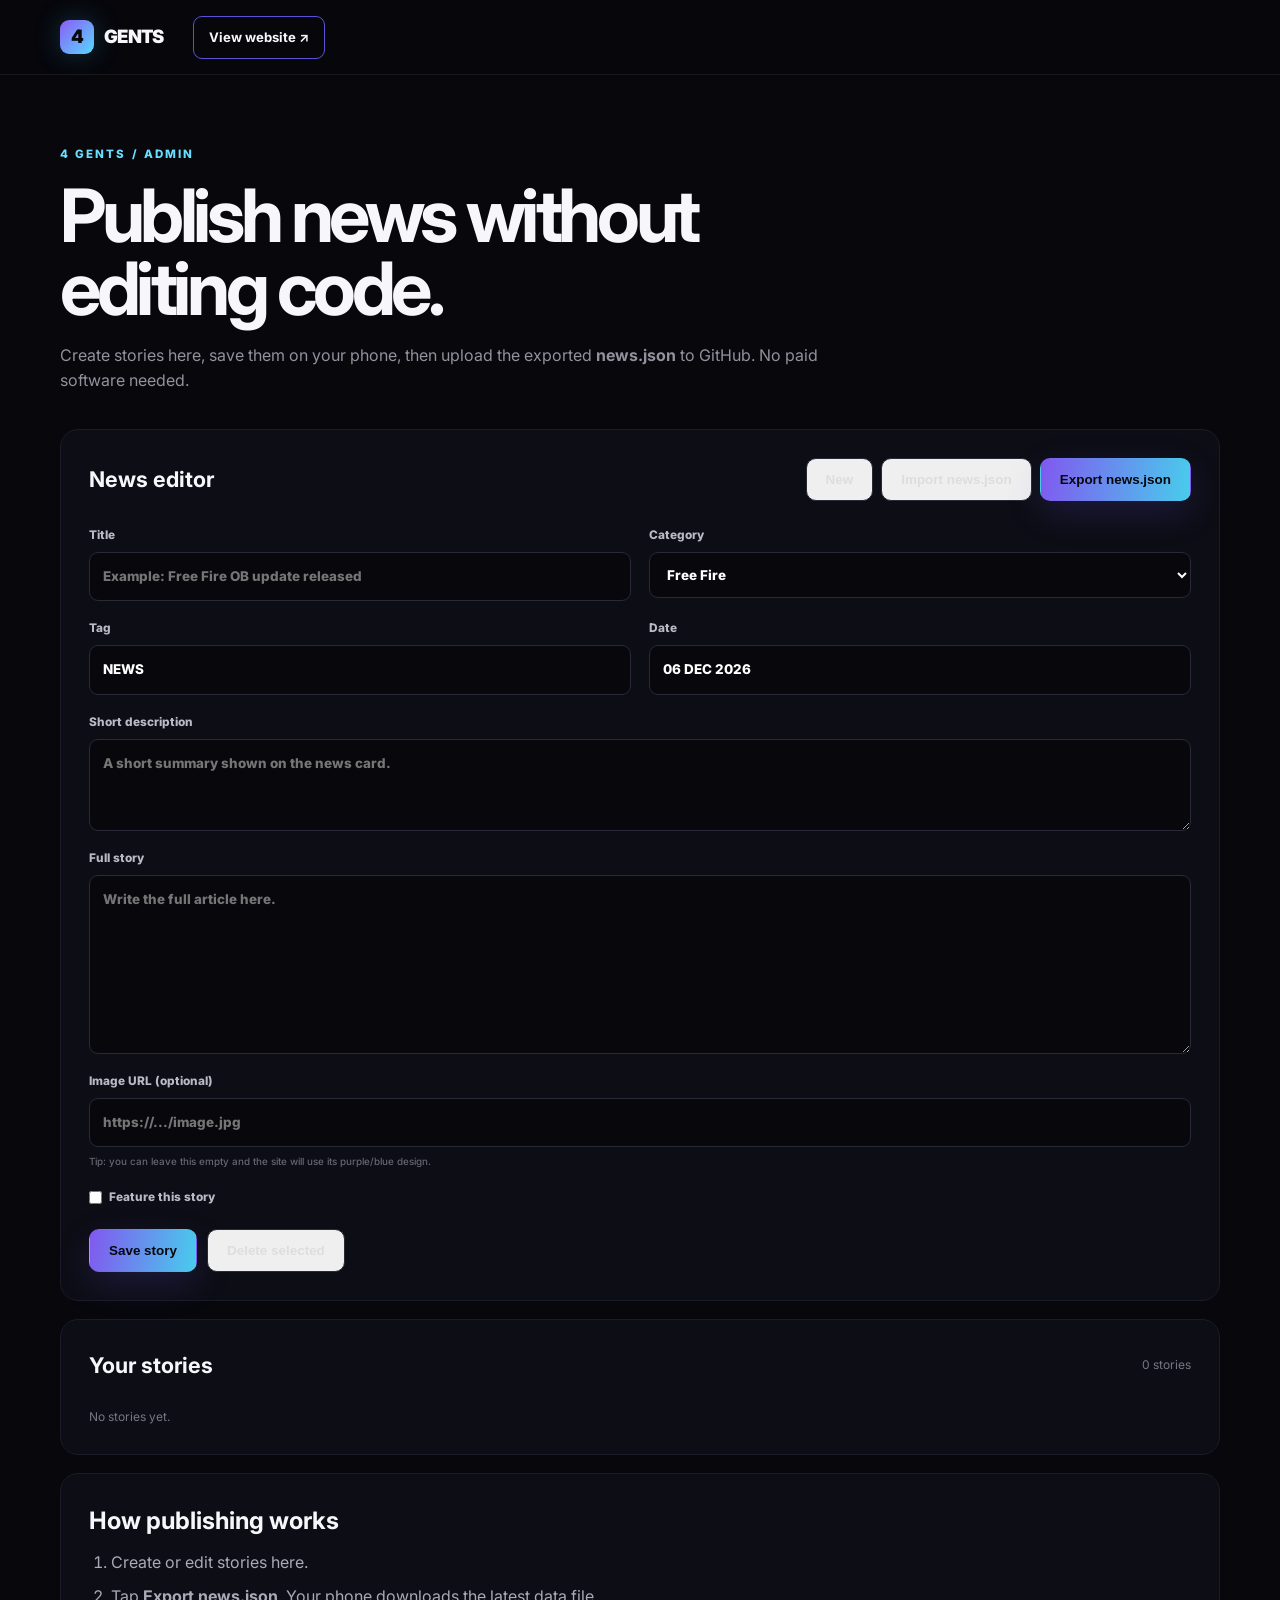
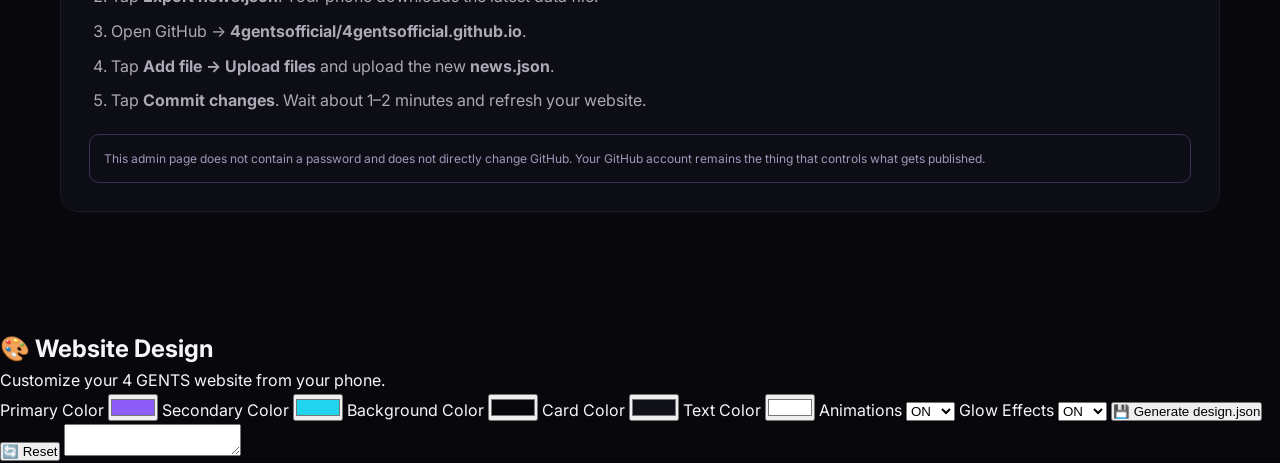
==== commit d77e3151: "Add phone design editor" ====
--- a/admin.html
+++ b/admin.html
@@ -8,6 +8,8 @@
 </div></main><script src="admin.js"></script></body></html>
 <section class="design-panel">
   <h2>🎨 Website Design</h2>
+
+  <p>Customize your 4 GENTS website from your phone.</p>
 
   <label>Primary Color</label>
   <input type="color" id="primaryColor" value="#8B5CF6">
@@ -26,35 +28,78 @@
 
   <label>Animations</label>
   <select id="animations">
-    <option value="true">On</option>
-    <option value="false">Off</option>
+    <option value="true">ON</option>
+    <option value="false">OFF</option>
   </select>
 
-  <button onclick="saveDesign()">Save Design</button>
+  <label>Glow Effects</label>
+  <select id="glow">
+    <option value="true">ON</option>
+    <option value="false">OFF</option>
+  </select>
+
+  <button onclick="generateDesign()">
+    💾 Generate design.json
+  </button>
+
+  <button onclick="resetDesign()">
+    🔄 Reset
+  </button>
+
+  <textarea
+    id="designOutput"
+    readonly
+    placeholder="Your design.json will appear here">
+  </textarea>
 </section>
 
 <script>
-async function saveDesign() {
+function generateDesign() {
+
   const design = {
     theme: {
       primary: document.getElementById("primaryColor").value,
       secondary: document.getElementById("secondaryColor").value,
       background: document.getElementById("backgroundColor").value,
       card: document.getElementById("cardColor").value,
-      text: document.getElementById("textColor").value
+      text: document.getElementById("textColor").value,
+      muted: "#9CA3AF"
     },
+
     animations: {
-      enabled: document.getElementById("animations").value === "true",
+      enabled:
+        document.getElementById("animations").value === "true",
       intensity: "medium"
     },
+
     effects: {
-      glow: true,
+      glow:
+        document.getElementById("glow").value === "true",
       cardHover: true
     }
   };
 
-  localStorage.setItem("4gentsDesign", JSON.stringify(design));
+  const json = JSON.stringify(design, null, 2);
 
-  alert("Design saved on this phone!");
+  document.getElementById("designOutput").value = json;
+
+  navigator.clipboard.writeText(json).then(() => {
+    alert("Design generated and copied!");
+  });
+}
+
+function resetDesign() {
+
+  document.getElementById("primaryColor").value = "#8B5CF6";
+  document.getElementById("secondaryColor").value = "#22D3EE";
+  document.getElementById("backgroundColor").value = "#07070C";
+  document.getElementById("cardColor").value = "#101019";
+  document.getElementById("textColor").value = "#FFFFFF";
+
+  document.getElementById("animations").value = "true";
+  document.getElementById("glow").value = "true";
+
+  document.getElementById("designOutput").value = "";
+
 }
 </script>
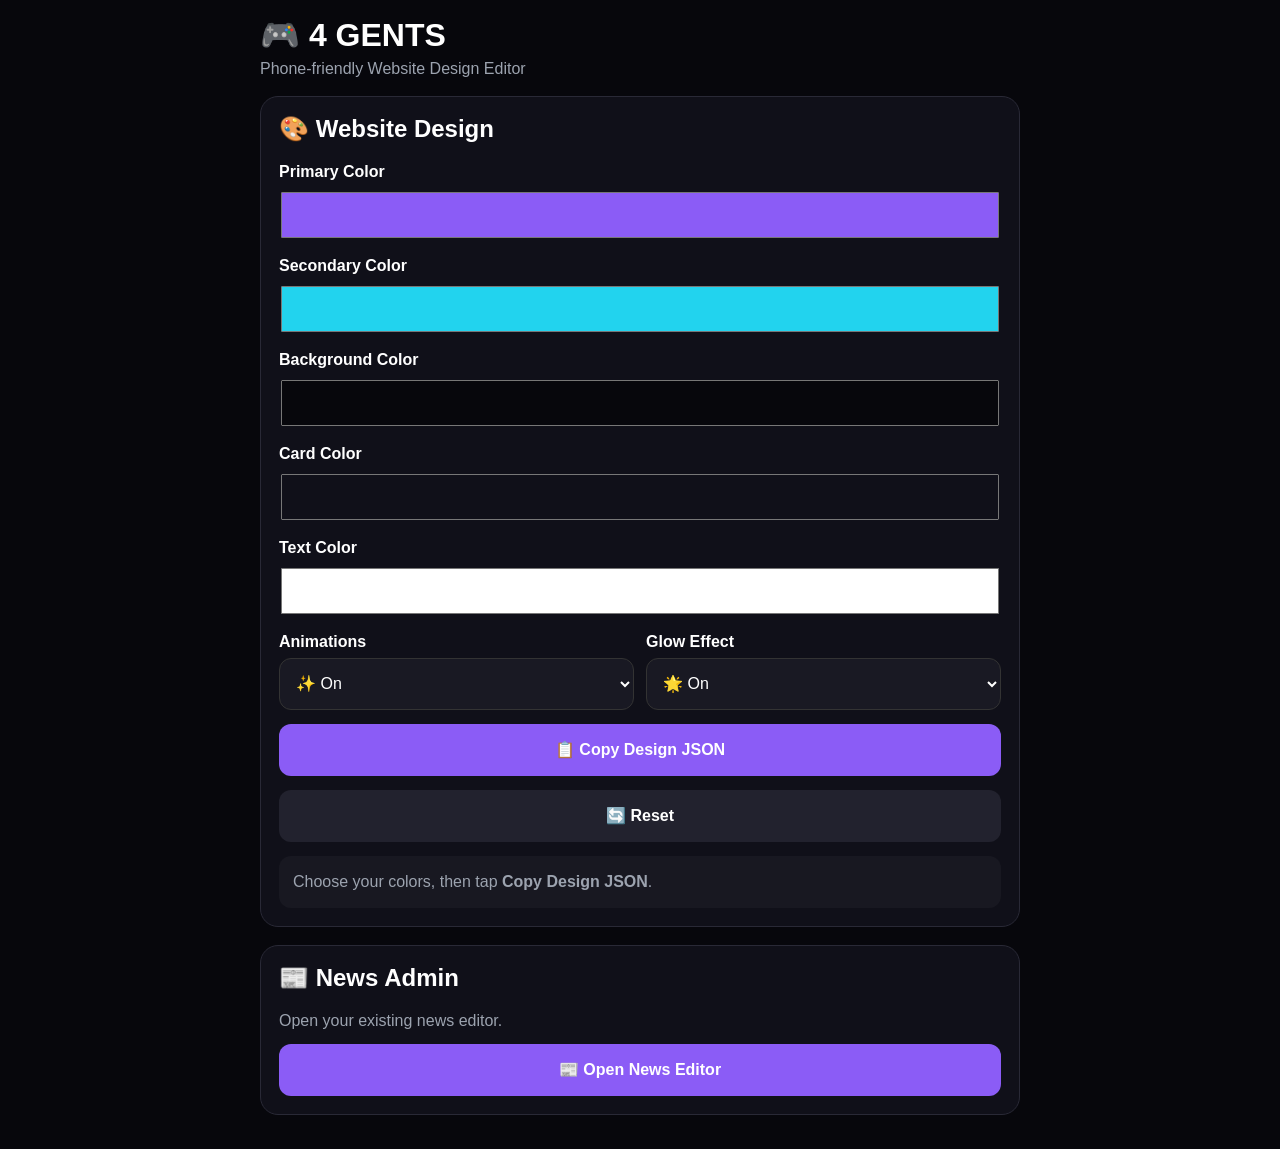
==== commit a723f5ad: "Add files via upload" ====
--- a/admin.html
+++ b/admin.html
@@ -1,105 +1,49 @@
-<!DOCTYPE html><html lang="en"><head><meta charset="UTF-8"><meta name="viewport" content="width=device-width,initial-scale=1.0"><title>4 GENTS Admin</title><link rel="preconnect" href="https://fonts.googleapis.com"><link rel="preconnect" href="https://fonts.gstatic.com" crossorigin><link href="https://fonts.googleapis.com/css2?family=Inter:wght@400;500;600;700;800;900&display=swap" rel="stylesheet"><link rel="stylesheet" href="style.css"></head>
-<body class="admin-page"><header class="header"><div class="container nav"><a class="brand" href="index.html"><span class="brand-mark">4</span><span>GENTS</span></a><a class="nav-cta" href="index.html">View website ↗</a></div></header>
-<main class="admin"><div class="container"><div class="admin-hero"><div class="eyebrow">4 GENTS / ADMIN</div><h1>Publish news without editing code.</h1><p>Create stories here, save them on your phone, then upload the exported <b>news.json</b> to GitHub. No paid software needed.</p></div>
-<section class="admin-card"><div class="admin-toolbar"><h2>News editor</h2><div class="toolbar-buttons"><button class="btn ghost" id="newBtn">New</button><button class="btn ghost" id="importBtn">Import news.json</button><button class="btn primary" id="exportBtn">Export news.json</button><input id="fileInput" type="file" accept="application/json" hidden></div></div>
-<div class="form-grid"><label>Title<input id="title" placeholder="Example: Free Fire OB update released"></label><label>Category<select id="category"><option>Free Fire</option><option>Gaming</option><option>Esports</option><option>Updates</option></select></label><label>Tag<input id="tag" placeholder="NEWS"></label><label>Date<input id="date" placeholder="26 AUG 2026"></label><label class="wide">Short description<textarea id="description" rows="3" placeholder="A short summary shown on the news card."></textarea></label><label class="wide">Full story<textarea id="content" rows="7" placeholder="Write the full article here."></textarea></label><label class="wide">Image URL (optional)<input id="image" placeholder="https://.../image.jpg"><small>Tip: you can leave this empty and the site will use its purple/blue design.</small></label><label class="check"><input id="featured" type="checkbox"> Feature this story</label></div><div class="form-actions"><button class="btn primary" id="saveBtn">Save story</button><button class="btn ghost" id="deleteBtn">Delete selected</button></div></section>
-<section class="admin-card"><div class="admin-toolbar"><h2>Your stories</h2><span id="count" class="muted"></span></div><div id="storyList" class="story-list"></div></section>
-<section class="admin-card how"><h2>How publishing works</h2><ol><li>Create or edit stories here.</li><li>Tap <b>Export news.json</b>. Your phone downloads the latest data file.</li><li>Open GitHub → <b>4gentsofficial/4gentsofficial.github.io</b>.</li><li>Tap <b>Add file → Upload files</b> and upload the new <b>news.json</b>.</li><li>Tap <b>Commit changes</b>. Wait about 1–2 minutes and refresh your website.</li></ol><p class="warning">This admin page does not contain a password and does not directly change GitHub. Your GitHub account remains the thing that controls what gets published.</p></section>
-</div></main><script src="admin.js"></script></body></html>
-<section class="design-panel">
-  <h2>🎨 Website Design</h2>
-
-  <p>Customize your 4 GENTS website from your phone.</p>
-
-  <label>Primary Color</label>
-  <input type="color" id="primaryColor" value="#8B5CF6">
-
-  <label>Secondary Color</label>
-  <input type="color" id="secondaryColor" value="#22D3EE">
-
-  <label>Background Color</label>
-  <input type="color" id="backgroundColor" value="#07070C">
-
-  <label>Card Color</label>
-  <input type="color" id="cardColor" value="#101019">
-
-  <label>Text Color</label>
-  <input type="color" id="textColor" value="#FFFFFF">
-
-  <label>Animations</label>
-  <select id="animations">
-    <option value="true">ON</option>
-    <option value="false">OFF</option>
-  </select>
-
-  <label>Glow Effects</label>
-  <select id="glow">
-    <option value="true">ON</option>
-    <option value="false">OFF</option>
-  </select>
-
-  <button onclick="generateDesign()">
-    💾 Generate design.json
-  </button>
-
-  <button onclick="resetDesign()">
-    🔄 Reset
-  </button>
-
-  <textarea
-    id="designOutput"
-    readonly
-    placeholder="Your design.json will appear here">
-  </textarea>
+<!DOCTYPE html>
+<html lang="en">
+<head>
+<meta charset="UTF-8">
+<meta name="viewport" content="width=device-width, initial-scale=1.0">
+<title>4 GENTS — Design Editor</title>
+<style>
+:root{--bg:#07070c;--card:#101019;--primary:#8b5cf6;--secondary:#22d3ee;--text:#fff;--muted:#9ca3af}
+*{box-sizing:border-box}body{margin:0;background:var(--bg);color:var(--text);font-family:Arial,sans-serif;padding:16px}
+.wrap{max-width:760px;margin:auto}.sub{color:var(--muted)}.panel{background:var(--card);border:1px solid #292936;border-radius:18px;padding:18px;margin:18px 0}
+h1{margin:0 0 6px}h2{margin-top:0}label{display:block;font-weight:bold;margin:15px 0 7px}
+input[type=color]{width:100%;height:54px;border:0;padding:0;border-radius:12px;background:transparent}
+select,button{width:100%;min-height:52px;border-radius:12px;padding:12px;font-size:16px;color:#fff;background:#191923;border:1px solid #333}
+button{background:var(--primary);border:0;font-weight:bold;margin-top:14px}.secondary{background:#22222e!important}
+.row{display:grid;grid-template-columns:1fr 1fr;gap:12px}.status{margin-top:14px;padding:14px;border-radius:12px;background:#181821;color:var(--muted);line-height:1.5}
+@media(max-width:520px){.row{grid-template-columns:1fr}body{padding:12px}}
+</style>
+</head>
+<body>
+<div class="wrap">
+<h1>🎮 4 GENTS</h1><div class="sub">Phone-friendly Website Design Editor</div>
+<section class="panel">
+<h2>🎨 Website Design</h2>
+<label>Primary Color</label><input type="color" id="primaryColor" value="#8B5CF6">
+<label>Secondary Color</label><input type="color" id="secondaryColor" value="#22D3EE">
+<label>Background Color</label><input type="color" id="backgroundColor" value="#07070C">
+<label>Card Color</label><input type="color" id="cardColor" value="#101019">
+<label>Text Color</label><input type="color" id="textColor" value="#FFFFFF">
+<div class="row">
+<div><label>Animations</label><select id="animationEnabled"><option value="true">✨ On</option><option value="false">Off</option></select></div>
+<div><label>Glow Effect</label><select id="glowEnabled"><option value="true">🌟 On</option><option value="false">Off</option></select></div>
+</div>
+<button onclick="copyDesignJSON()">📋 Copy Design JSON</button>
+<button class="secondary" onclick="resetDesign()">🔄 Reset</button>
+<div id="status" class="status">Choose your colors, then tap <b>Copy Design JSON</b>.</div>
 </section>
-
+<section class="panel">
+<h2>📰 News Admin</h2>
+<div class="sub">Open your existing news editor.</div>
+<button onclick="location.href='admin.html'">📰 Open News Editor</button>
+</section>
+</div>
 <script>
-function generateDesign() {
-
-  const design = {
-    theme: {
-      primary: document.getElementById("primaryColor").value,
-      secondary: document.getElementById("secondaryColor").value,
-      background: document.getElementById("backgroundColor").value,
-      card: document.getElementById("cardColor").value,
-      text: document.getElementById("textColor").value,
-      muted: "#9CA3AF"
-    },
-
-    animations: {
-      enabled:
-        document.getElementById("animations").value === "true",
-      intensity: "medium"
-    },
-
-    effects: {
-      glow:
-        document.getElementById("glow").value === "true",
-      cardHover: true
-    }
-  };
-
-  const json = JSON.stringify(design, null, 2);
-
-  document.getElementById("designOutput").value = json;
-
-  navigator.clipboard.writeText(json).then(() => {
-    alert("Design generated and copied!");
-  });
-}
-
-function resetDesign() {
-
-  document.getElementById("primaryColor").value = "#8B5CF6";
-  document.getElementById("secondaryColor").value = "#22D3EE";
-  document.getElementById("backgroundColor").value = "#07070C";
-  document.getElementById("cardColor").value = "#101019";
-  document.getElementById("textColor").value = "#FFFFFF";
-
-  document.getElementById("animations").value = "true";
-  document.getElementById("glow").value = "true";
-
-  document.getElementById("designOutput").value = "";
-
-}
+function getDesign(){return{theme:{primary:primaryColor.value,secondary:secondaryColor.value,background:backgroundColor.value,card:cardColor.value,text:textColor.value,muted:"#9CA3AF"},animations:{enabled:animationEnabled.value==="true",intensity:"medium"},effects:{glow:glowEnabled.value==="true",cardHover:true}}}
+async function copyDesignJSON(){const json=JSON.stringify(getDesign(),null,2);try{await navigator.clipboard.writeText(json)}catch(e){const t=document.createElement("textarea");t.value=json;document.body.appendChild(t);t.select();document.execCommand("copy");t.remove()}status.innerHTML="✅ <b>Copied!</b> Open GitHub → design.json → Edit → delete old JSON → paste → Commit changes."}
+function resetDesign(){primaryColor.value="#8B5CF6";secondaryColor.value="#22D3EE";backgroundColor.value="#07070C";cardColor.value="#101019";textColor.value="#FFFFFF";animationEnabled.value="true";glowEnabled.value="true";status.textContent="Design reset to the 4 GENTS default theme."}
 </script>
+</body>
+</html>
